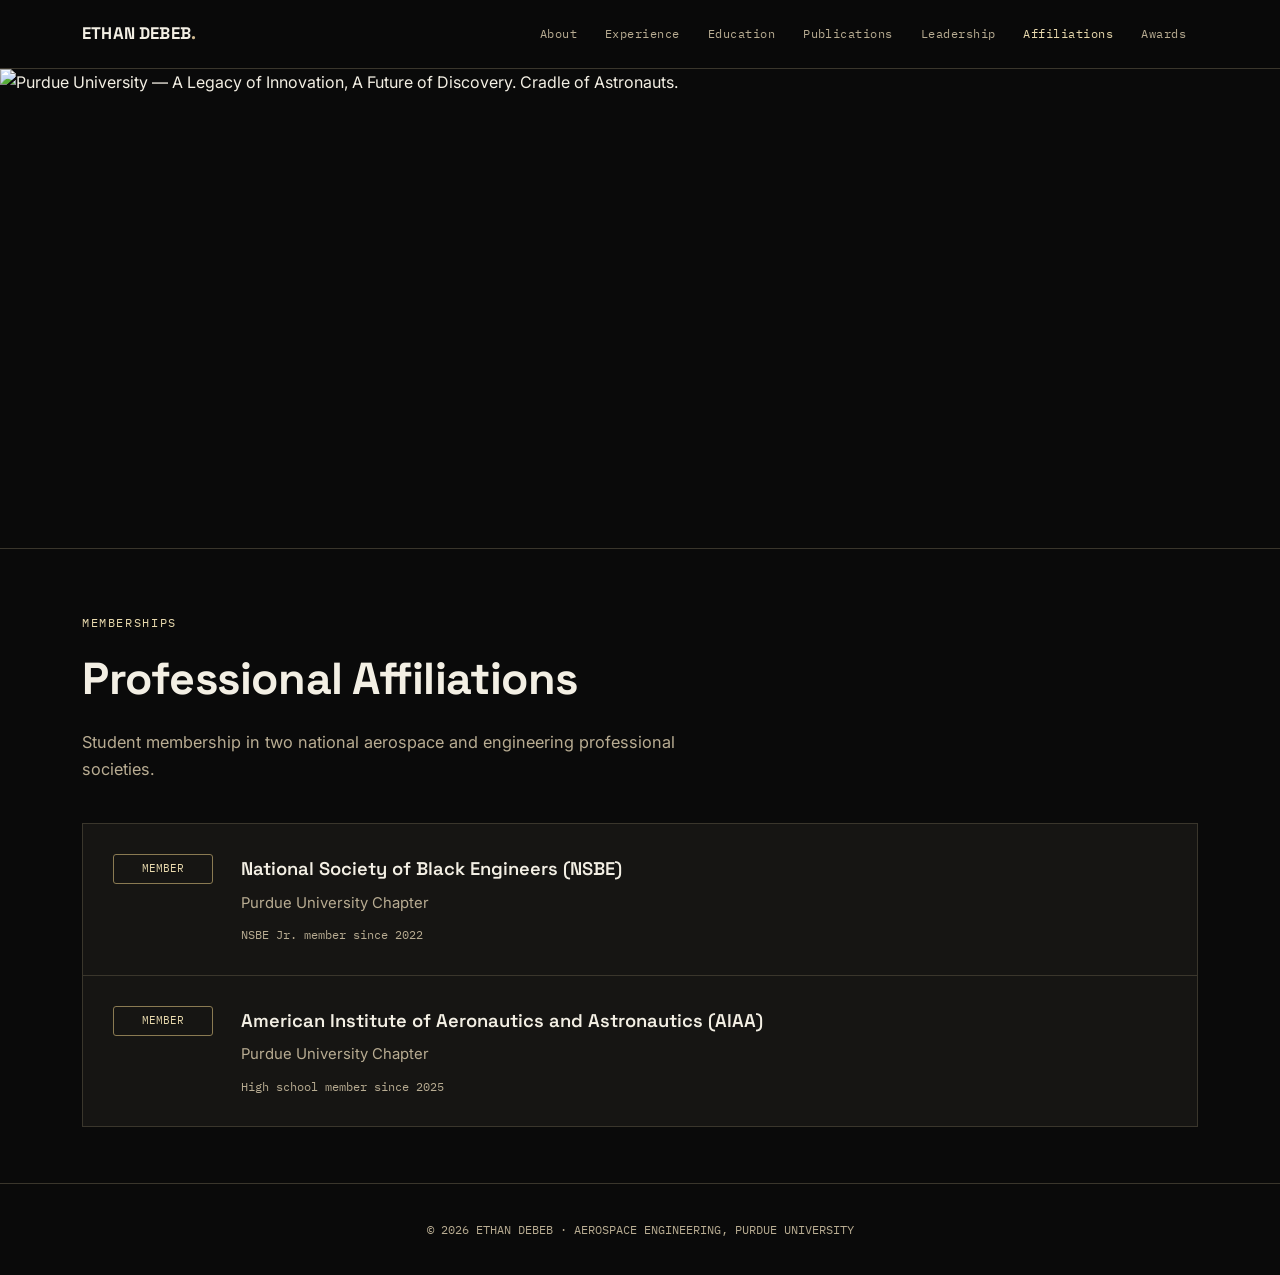
==== affiliations.html @ 83b56515 "Add files via upload" ====
<!DOCTYPE html>
<html lang="en">
<head>
<meta charset="UTF-8">
<meta name="viewport" content="width=device-width, initial-scale=1.0">
<title>Professional Affiliations — Ethan Debeb</title>
<meta name="description" content="Ethan Debeb's professional affiliations — National Society of Black Engineers and American Institute of Aeronautics and Astronautics, Purdue University chapters.">
<link rel="preconnect" href="https://fonts.googleapis.com">
<link href="https://fonts.googleapis.com/css2?family=Space+Grotesk:wght@400;500;600;700&family=Inter:wght@400;500;600&family=IBM+Plex+Mono:wght@400;500;600&display=swap" rel="stylesheet">
<link rel="stylesheet" href="styles.css">
</head>
<body>

<nav class="site-nav">
  <div class="site-nav-inner">
    <a href="index.html" class="brand">ETHAN DEBEB<span>.</span></a>
    <div class="nav-links">
      <a href="index.html">About</a>
      <a href="experience.html">Experience</a>
      <a href="education.html">Education</a>
      <a href="publications.html">Publications</a>
      <a href="leadership.html">Leadership</a>
      <a href="affiliations.html" class="active">Affiliations</a>
      <a href="awards.html">Awards</a>
    </div>
    <button class="nav-toggle" id="nav-toggle" aria-label="Open navigation" aria-expanded="false">
      <span></span><span></span><span></span>
    </button>
  </div>
</nav>

<div class="mobile-menu" id="mobile-menu">
  <a href="index.html">About</a>
  <a href="experience.html">Experience</a>
  <a href="education.html">Education</a>
  <a href="publications.html">Publications</a>
  <a href="leadership.html">Leadership</a>
  <a href="affiliations.html" class="active">Affiliations</a>
  <a href="awards.html">Awards</a>
</div>

<div class="hero-banner">
  <img src="purdue-header.png" alt="Purdue University — A Legacy of Innovation, A Future of Discovery. Cradle of Astronauts.">
</div>

<header class="page-header">
  <div class="eyebrow">Memberships</div>
  <h1>Professional Affiliations</h1>
  <p class="dek">Student membership in two national aerospace and engineering professional societies.</p>
</header>

<section class="section" style="border-top:none; padding-top:0;">
  <div class="card-list">
    <div class="card">
      <div class="tag">MEMBER</div>
      <div>
        <h3>National Society of Black Engineers (NSBE)</h3>
        <p>Purdue University Chapter</p>
        <div class="meta">
          <span>NSBE Jr. member since 2022</span>
        </div>
      </div>
    </div>
    <div class="card">
      <div class="tag">MEMBER</div>
      <div>
        <h3>American Institute of Aeronautics and Astronautics (AIAA)</h3>
        <p>Purdue University Chapter</p>
        <div class="meta">
          <span>High school member since 2025</span>
        </div>
      </div>
    </div>
  </div>
</section>

<footer>
  © 2026 ETHAN DEBEB · AEROSPACE ENGINEERING, PURDUE UNIVERSITY
</footer>

<script>
  const navToggle = document.getElementById('nav-toggle');
  const mobileMenu = document.getElementById('mobile-menu');
  if (navToggle && mobileMenu) {
    navToggle.addEventListener('click', () => {
      const isOpen = mobileMenu.classList.toggle('open');
      navToggle.classList.toggle('open', isOpen);
      navToggle.setAttribute('aria-expanded', isOpen);
    });
    mobileMenu.querySelectorAll('a').forEach(link => {
      link.addEventListener('click', () => {
        mobileMenu.classList.remove('open');
        navToggle.classList.remove('open');
        navToggle.setAttribute('aria-expanded', 'false');
      });
    });
  }
</script>

</body>
</html>
---- styles.css ----
/* =========================================================
   Ethan Debeb — Engineering Portfolio
   Shared stylesheet
   ========================================================= */

:root{
  /* Purdue University brand palette — black & old gold */
  --bg: #0a0a0a;
  --panel: #161513;
  --panel-raised: #201e1a;
  --line: #3a362c;
  --text: #f3efe4;
  --text-dim: #b8ac92;
  --accent: #CFB991;      /* Purdue Old Gold */
  --accent-dim: #a3875c;
  --cyan: #e8d9ad;        /* pale gold, secondary highlight */
  --cyan-dim: #8a7a52;
  --font-display: 'Space Grotesk', sans-serif;
  --font-body: 'Inter', sans-serif;
  --font-mono: 'IBM Plex Mono', monospace;
}

*{ margin:0; padding:0; box-sizing:border-box; }
html{ scroll-behavior:smooth; }

body{
  background: var(--bg);
  color: var(--text);
  font-family: var(--font-body);
  line-height: 1.65;
}

a{ color:inherit; text-decoration:none; }
img{ max-width:100%; display:block; }

.mono{ font-family: var(--font-mono); }
.eyebrow{
  font-family: var(--font-mono);
  font-size: 0.72rem;
  letter-spacing: 0.14em;
  text-transform: uppercase;
  color: var(--cyan);
}

/* ---------- SITE NAV ---------- */
.site-nav{
  position: sticky;
  top:0; left:0; right:0;
  z-index: 50;
  background: rgba(10,10,10,0.92);
  backdrop-filter: blur(8px);
  border-bottom: 1px solid var(--line);
}
.site-nav-inner{
  max-width: 1180px;
  margin: 0 auto;
  padding: 16px 32px;
  display:flex;
  align-items:center;
  justify-content: space-between;
  gap: 24px;
}
.site-nav .brand{
  font-family: var(--font-display);
  font-weight: 700;
  font-size: 1.05rem;
  letter-spacing: 0.01em;
  white-space:nowrap;
}
.site-nav .brand span{ color: var(--accent); }

.nav-links{
  display:flex;
  align-items:center;
  gap: 4px;
  flex-wrap: wrap;
}
.nav-links a{
  font-family: var(--font-mono);
  font-size: 0.74rem;
  letter-spacing: 0.04em;
  color: var(--text-dim);
  padding: 8px 12px;
  border-radius: 3px;
  transition: color 0.15s ease, background 0.15s ease;
  white-space: nowrap;
}
.nav-links a:hover{ color: var(--text); background: var(--panel-raised); }
.nav-links a.active{ color: var(--cyan); }

.nav-toggle{
  display:none;
  flex-direction: column;
  justify-content:center;
  gap: 5px;
  width: 34px; height: 34px;
  background: none; border: none;
  cursor: pointer;
  padding: 0;
}
.nav-toggle span{
  display:block;
  width: 100%; height: 2px;
  background: var(--text);
  transition: transform 0.25s ease, opacity 0.25s ease;
}
.nav-toggle.open span:nth-child(1){ transform: translateY(7px) rotate(45deg); }
.nav-toggle.open span:nth-child(2){ opacity: 0; }
.nav-toggle.open span:nth-child(3){ transform: translateY(-7px) rotate(-45deg); }

.mobile-menu{
  display:none;
  position: fixed;
  top: 65px; left:0; right:0;
  background: rgba(10,10,10,0.98);
  backdrop-filter: blur(8px);
  border-bottom: 1px solid var(--line);
  max-height: 0;
  overflow: hidden;
  transition: max-height 0.35s ease;
  z-index: 49;
}
.mobile-menu.open{ max-height: 520px; overflow-y:auto; }
.mobile-menu a{
  display:block;
  padding: 15px 24px;
  border-bottom: 1px solid var(--line);
  font-family: var(--font-mono);
  font-size: 0.85rem;
  letter-spacing: 0.03em;
}
.mobile-menu a.active{ color: var(--cyan); }

/* ---------- HOME HERO BANNER ---------- */
.hero-banner{
  width: 100%;
  aspect-ratio: 1750 / 960;
  max-height: 480px;
  overflow: hidden;
  border-bottom: 1px solid var(--line);
  position: relative;
}
.hero-banner img{
  width: 100%; height: 100%;
  object-fit: cover;
  object-position: center 35%;
  display: block;
}

/* ---------- PAGE HEADER (non-home pages) ---------- */
.page-header{
  max-width: 1180px;
  margin: 0 auto;
  padding: 64px 32px 40px;
}
.page-header .eyebrow{ margin-bottom: 10px; }
.page-header h1{
  font-family: var(--font-display);
  font-weight: 700;
  font-size: clamp(2rem, 4vw, 2.8rem);
  letter-spacing: -0.01em;
}
.page-header p.dek{
  margin-top: 14px;
  color: var(--text-dim);
  font-size: 1.02rem;
  max-width: 62ch;
}

/* ---------- SECTION SHELL ---------- */
.section{
  max-width: 1180px;
  margin: 0 auto;
  padding: 56px 32px;
  border-top: 1px solid var(--line);
}
.section:first-of-type{ border-top: none; }
.section-head{
  display:flex;
  justify-content: space-between;
  align-items: flex-end;
  gap: 24px;
  margin-bottom: 36px;
  flex-wrap: wrap;
}
.section-head h2{
  font-family: var(--font-display);
  font-size: clamp(1.4rem, 2.6vw, 1.9rem);
  font-weight: 600;
  margin-top: 6px;
}
.section-head .stage-code{
  font-family: var(--font-mono);
  font-size: 0.78rem;
  color: var(--text-dim);
  text-align:right;
}

/* ---------- CARDS ---------- */
.card-list{ display:flex; flex-direction:column; gap: 1px; background: var(--line); border:1px solid var(--line); }
.card{
  background: var(--panel);
  padding: 30px;
  display:grid;
  grid-template-columns: 100px 1fr;
  gap: 28px;
}
.card.with-photo{ grid-template-columns: 100px 1fr 220px; }
.card .tag{
  font-family: var(--font-mono);
  font-size: 0.68rem;
  color: var(--cyan);
  border: 1px solid var(--cyan-dim);
  padding: 5px 8px;
  border-radius: 3px;
  align-self: start;
  text-align:center;
  height: fit-content;
}
.card h3{ font-family: var(--font-display); font-size: 1.15rem; font-weight:600; margin-bottom: 6px; }
.card p{ color: var(--text-dim); font-size: 0.93rem; margin-bottom: 10px; }
.card .meta{
  display:flex; gap: 18px; flex-wrap:wrap;
  font-family: var(--font-mono); font-size: 0.74rem; color: var(--text-dim);
  margin-top: 8px;
}
.card .meta a{ color: var(--cyan); }
.card .meta a:hover{ text-decoration: underline; }
.card .photo{
  border-radius: 4px;
  overflow: hidden;
  border: 1px solid var(--line);
  background: #fff;
  align-self: start;
}
.card ul.bullets{ list-style:none; margin-top: 6px; }
.card ul.bullets li{
  font-size: 0.93rem;
  color: var(--text-dim);
  padding: 4px 0 4px 16px;
  position: relative;
}
.card ul.bullets li::before{
  content:"—"; position:absolute; left:0; color: var(--accent);
}

/* ---------- AWARD SEASONS (FTC) ---------- */
.award-seasons{ margin-top: 16px; display:flex; flex-direction:column; gap:16px; }
.award-season{ border-left: 2px solid var(--cyan-dim); padding-left: 16px; }
.award-season .season-label{
  font-family: var(--font-mono); font-size: 0.76rem; color: var(--cyan);
  letter-spacing: 0.04em; margin-bottom: 6px;
}
.award-season ul{ list-style:none; }
.award-season li{ font-size: 0.86rem; color: var(--text-dim); padding: 3px 0; }
.award-season li .place{ color: var(--text); }
.award-season li::before{ content:"— "; color: var(--accent); }

/* ---------- DATA TABLE (skills, AP, test scores) ---------- */
.data-table{ width:100%; border-collapse: collapse; }
.data-table th{
  text-align:left;
  font-family: var(--font-mono);
  font-size: 0.68rem;
  letter-spacing: 0.08em;
  text-transform: uppercase;
  color: var(--cyan);
  padding: 10px 14px;
  border-bottom: 1px solid var(--line);
}
.data-table td{
  padding: 11px 14px;
  border-bottom: 1px solid var(--line);
  font-size: 0.88rem;
}
.data-table td.num{ font-family: var(--font-mono); color: var(--text); text-align:right; }
.data-table tr:last-child td{ border-bottom:none; }
.data-table-wrap{
  background: var(--panel);
  border: 1px solid var(--line);
  border-radius: 4px;
  overflow: hidden;
}

/* ---------- SKILL BARS ---------- */
.skills-wrap{ display:grid; grid-template-columns: repeat(auto-fit, minmax(220px,1fr)); gap: 32px; }
.skill-col .eyebrow{ margin-bottom: 14px; display:block; }
.skill-col ul{ list-style:none; }
.skill-col li{
  font-family: var(--font-mono);
  font-size: 0.86rem;
  padding: 9px 0;
  border-bottom: 1px solid var(--line);
  display:flex;
  justify-content: space-between;
  gap: 14px;
}
.skill-col li .bar{
  width: 90px; height: 4px; background: var(--line); position: relative; align-self:center; flex-shrink:0;
}
.skill-col li .bar::after{
  content:""; position:absolute; left:0; top:0; bottom:0;
  width: var(--pct, 70%); background: var(--accent);
}

/* ---------- INSTITUTION / EDU BLOCK ---------- */
.edu-block{
  display:grid;
  grid-template-columns: 88px 1fr;
  gap: 24px;
  background: var(--panel);
  border: 1px solid var(--line);
  border-radius: 4px;
  padding: 26px;
  margin-bottom: 20px;
}
.edu-logo{
  width: 88px; height: 88px;
  background: #fff;
  border-radius: 4px;
  display:flex; align-items:center; justify-content:center;
  overflow:hidden;
  border: 1px solid var(--line);
}
.edu-logo img{ width:100%; height:100%; object-fit:contain; padding: 8px; }
.edu-logo .placeholder{
  font-family: var(--font-mono);
  font-size: 0.6rem;
  color: #99a3ad;
  text-align:center;
  padding: 6px;
}
.edu-block h3{ font-family: var(--font-display); font-size: 1.2rem; font-weight:600; }
.edu-block .loc{ color: var(--text-dim); font-size: 0.88rem; margin-top: 2px; }
.edu-block .deg{ margin-top: 10px; font-size: 0.92rem; color: var(--text); }
.edu-block .date{ font-family: var(--font-mono); font-size: 0.76rem; color: var(--cyan); margin-top: 6px; }

/* ---------- CAD / PHOTO GRID ---------- */
.cad-grid{ display:grid; grid-template-columns: repeat(auto-fit, minmax(260px,1fr)); gap: 24px; }
.cad-tile{ background: var(--panel); border: 1px solid var(--line); border-radius: 4px; overflow:hidden; }
.cad-tile .thumb{
  aspect-ratio: 4/3;
  background: #fff;
  display:flex; align-items:center; justify-content:center;
  overflow:hidden; position:relative;
}
.cad-tile .thumb img{ width:100%; height:100%; object-fit: contain; }
.cad-tile .info{ padding: 16px 18px; }
.cad-tile h4{ font-family: var(--font-display); font-size: 1rem; margin-bottom: 4px; }
.cad-tile p{ color: var(--text-dim); font-size: 0.85rem; }

/* ---------- BUTTONS ---------- */
.btn{
  font-family: var(--font-mono);
  font-size: 0.82rem;
  padding: 12px 20px;
  border-radius: 3px;
  border: 1px solid var(--line);
  transition: all 0.2s ease;
  display:inline-flex;
  align-items:center;
  gap:8px;
  cursor:pointer;
  background:none;
  color: var(--text);
}
.btn-primary{ background: var(--accent); border-color: var(--accent); color:#1a1710; font-weight:600; }
.btn-primary:hover{ background: #e4d3a3; }
.btn-secondary:hover{ border-color: var(--cyan); color: var(--cyan); }

/* ---------- CONTACT FORM ---------- */
.contact-panel{
  background: var(--panel);
  border: 1px solid var(--line);
  border-radius: 4px;
  padding: 40px;
}
.contact-panel h2{ font-family: var(--font-display); font-size: 1.6rem; margin-bottom: 10px; }
.contact-panel p.lede{ color: var(--text-dim); margin-bottom: 28px; max-width: 54ch; }

.form-grid{ display:grid; grid-template-columns: 1fr 1fr; gap: 18px; }
.form-field{ display:flex; flex-direction:column; gap: 6px; }
.form-field.full{ grid-column: 1 / -1; }
.form-field label{
  font-family: var(--font-mono); font-size: 0.72rem; letter-spacing: 0.06em;
  text-transform: uppercase; color: var(--cyan);
}
.form-field input, .form-field textarea{
  background: var(--bg);
  border: 1px solid var(--line);
  border-radius: 3px;
  padding: 11px 13px;
  color: var(--text);
  font-family: var(--font-body);
  font-size: 0.92rem;
  resize: vertical;
}
.form-field input:focus, .form-field textarea:focus{
  outline: none; border-color: var(--cyan);
}
.form-field textarea{ min-height: 120px; }
.form-submit-row{ margin-top: 22px; display:flex; align-items:center; gap: 16px; flex-wrap: wrap; }
.form-status{ font-family: var(--font-mono); font-size: 0.82rem; color: var(--text-dim); }
.form-status.success{ color: var(--cyan); }
.form-status.error{ color: var(--accent); }

/* ---------- STAT STRIP / CREDENTIALS ---------- */
.stat-strip{
  display:grid; grid-template-columns: repeat(3,1fr); gap: 1px;
  background: var(--line); border: 1px solid var(--line);
}
.stat{ background: var(--panel); padding: 18px 16px; }
.stat .num{ font-family: var(--font-mono); font-size:1.5rem; font-weight:600; color: var(--accent); }
.stat .label{ font-size:0.72rem; color: var(--text-dim); text-transform:uppercase; letter-spacing:0.05em; margin-top:4px; }

.credentials{ display:flex; flex-wrap:wrap; gap: 10px; margin-top: 20px; }
.credential{
  font-family: var(--font-mono); font-size: 0.72rem; letter-spacing: 0.03em;
  color: var(--cyan); border: 1px solid var(--cyan-dim); border-radius: 3px;
  padding: 6px 12px; background: var(--panel);
}

/* ---------- PAGE NAV CARDS (About page index) ---------- */
.page-nav-grid{
  display:grid;
  grid-template-columns: repeat(auto-fit, minmax(220px, 1fr));
  gap: 16px;
}
.page-nav-card{
  background: var(--panel);
  border: 1px solid var(--line);
  border-radius: 4px;
  padding: 22px;
  transition: border-color 0.2s ease, transform 0.2s ease;
  display:block;
}
.page-nav-card:hover{ border-color: var(--cyan); transform: translateY(-2px); }
.page-nav-card .pc-eyebrow{
  font-family: var(--font-mono); font-size: 0.66rem; color: var(--accent);
  letter-spacing: 0.08em; margin-bottom: 8px;
}
.page-nav-card h3{ font-family: var(--font-display); font-size: 1.05rem; font-weight:600; margin-bottom: 6px; }
.page-nav-card p{ color: var(--text-dim); font-size: 0.85rem; }

/* ---------- FOOTER ---------- */
footer{
  text-align:center;
  padding: 36px 32px;
  font-family: var(--font-mono);
  font-size: 0.72rem;
  color: var(--text-dim);
  border-top: 1px solid var(--line);
}

/* ---------- RESPONSIVE ---------- */
@media (max-width: 860px){
  .nav-links{ display:none; }
  .nav-toggle{ display:flex; }
  .mobile-menu{ display:block; }
  .card{ grid-template-columns: 1fr; }
  .card.with-photo{ grid-template-columns: 1fr; }
  .card .tag{ width: fit-content; }
  .edu-block{ grid-template-columns: 1fr; }
  .edu-logo{ width: 64px; height:64px; }
  .form-grid{ grid-template-columns: 1fr; }
  .stat-strip{ grid-template-columns: 1fr; }
}

@media (prefers-reduced-motion: reduce){
  html{ scroll-behavior:auto; }
}
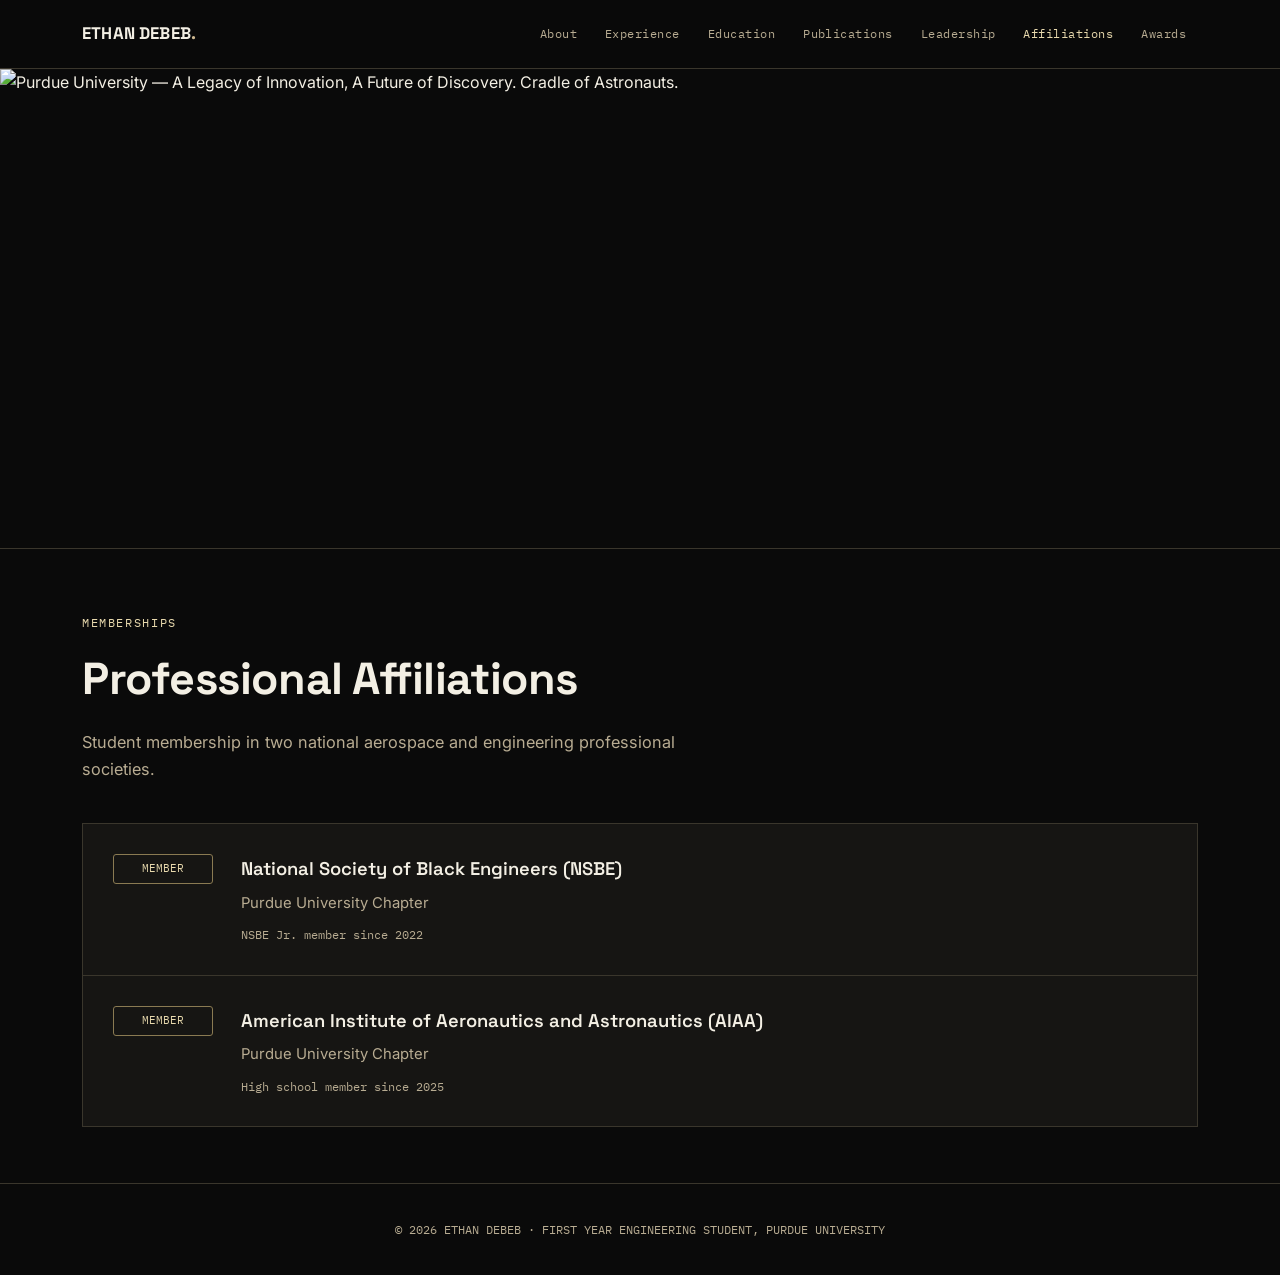
==== commit 8c78a954: "Update affiliations.html" ====
--- a/affiliations.html
+++ b/affiliations.html
@@ -75,7 +75,7 @@
 </section>
 
 <footer>
-  © 2026 ETHAN DEBEB · AEROSPACE ENGINEERING, PURDUE UNIVERSITY
+  © 2026 ETHAN DEBEB · FIRST YEAR ENGINEERING STUDENT, PURDUE UNIVERSITY
 </footer>
 
 <script>
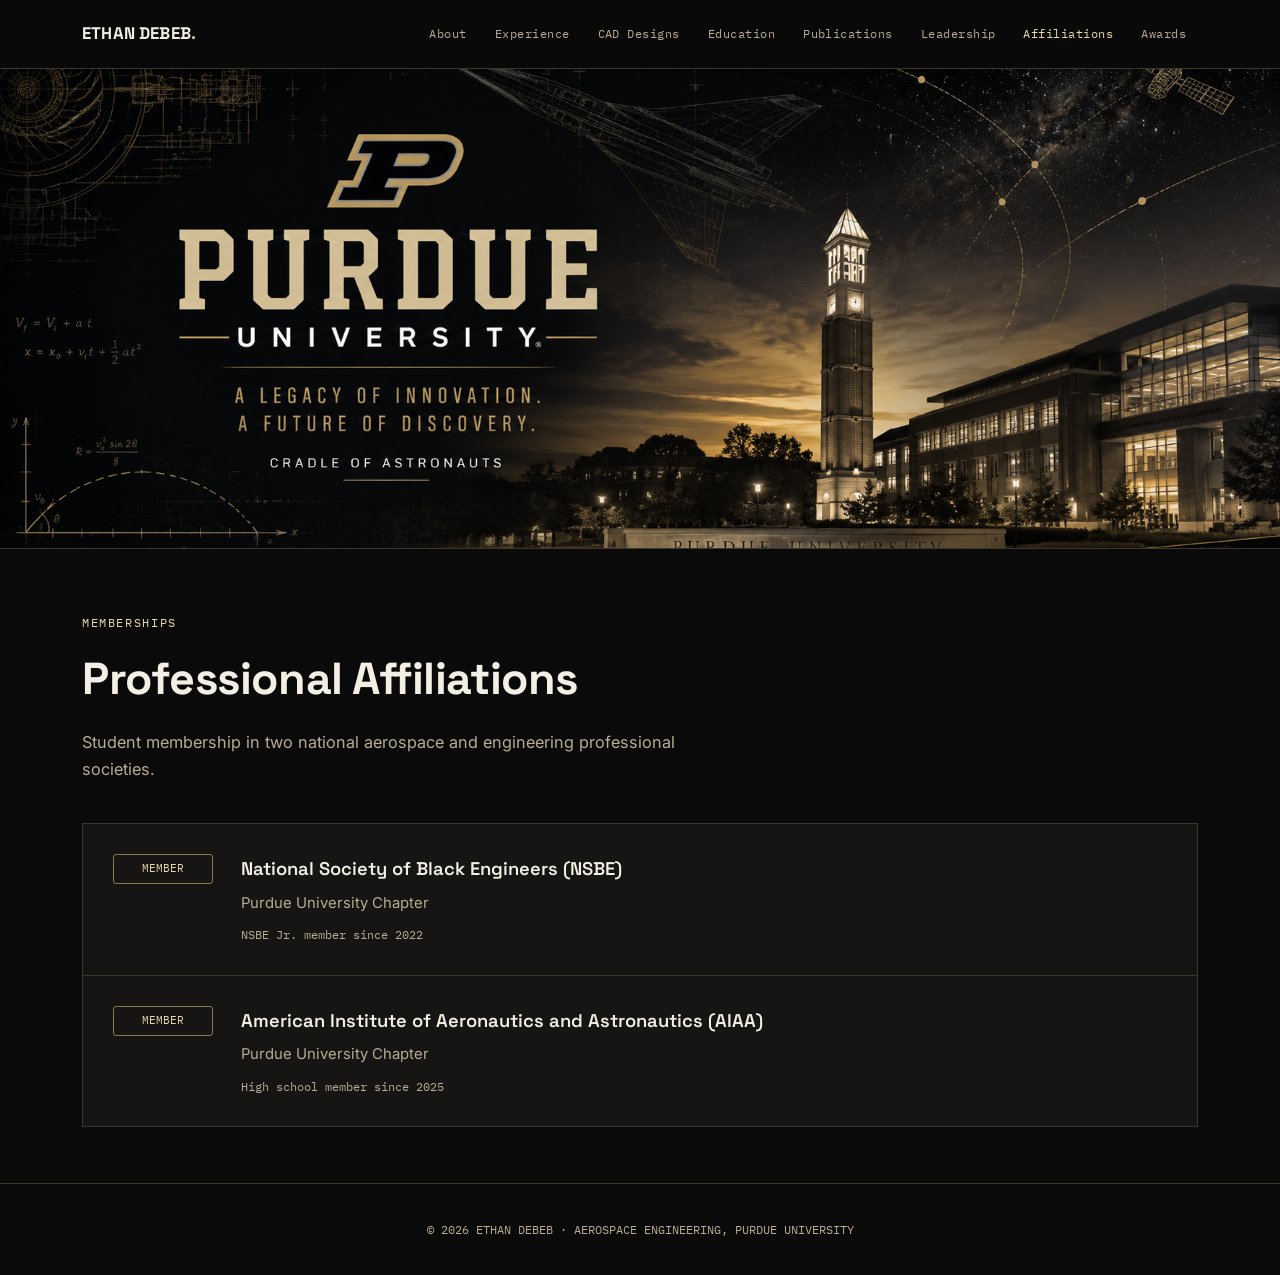
==== commit fe7f4362: "Add files via upload" ====
--- a/affiliations.html
+++ b/affiliations.html
@@ -17,6 +17,7 @@
     <div class="nav-links">
       <a href="index.html">About</a>
       <a href="experience.html">Experience</a>
+      <a href="cad.html">CAD Designs</a>
       <a href="education.html">Education</a>
       <a href="publications.html">Publications</a>
       <a href="leadership.html">Leadership</a>
@@ -32,6 +33,7 @@
 <div class="mobile-menu" id="mobile-menu">
   <a href="index.html">About</a>
   <a href="experience.html">Experience</a>
+  <a href="cad.html">CAD Designs</a>
   <a href="education.html">Education</a>
   <a href="publications.html">Publications</a>
   <a href="leadership.html">Leadership</a>
@@ -75,7 +77,7 @@
 </section>
 
 <footer>
-  © 2026 ETHAN DEBEB · FIRST YEAR ENGINEERING STUDENT, PURDUE UNIVERSITY
+  © 2026 ETHAN DEBEB · AEROSPACE ENGINEERING, PURDUE UNIVERSITY
 </footer>
 
 <script>
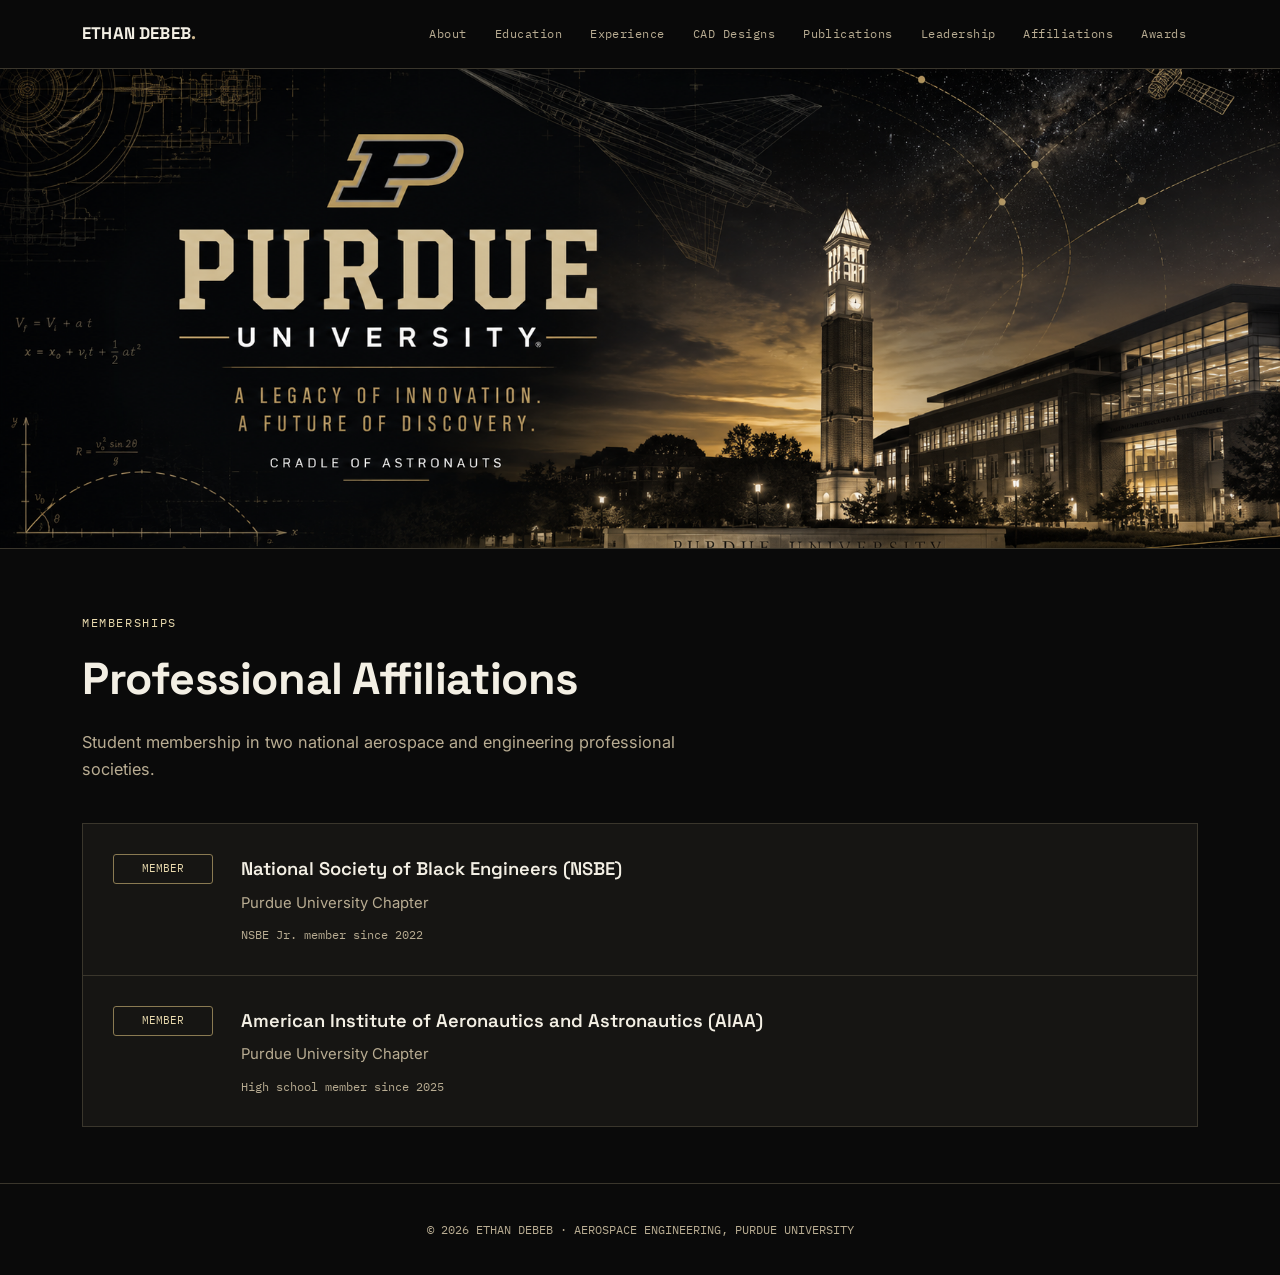
==== commit 371ccac1: "Update affiliations.html" ====
--- a/affiliations.html
+++ b/affiliations.html
@@ -16,12 +16,12 @@
     <a href="index.html" class="brand">ETHAN DEBEB<span>.</span></a>
     <div class="nav-links">
       <a href="index.html">About</a>
+      <a href="education.html">Education</a>
       <a href="experience.html">Experience</a>
       <a href="cad.html">CAD Designs</a>
-      <a href="education.html">Education</a>
       <a href="publications.html">Publications</a>
       <a href="leadership.html">Leadership</a>
-      <a href="affiliations.html" class="active">Affiliations</a>
+      <a href="affiliations.html">Affiliations</a>
       <a href="awards.html">Awards</a>
     </div>
     <button class="nav-toggle" id="nav-toggle" aria-label="Open navigation" aria-expanded="false">
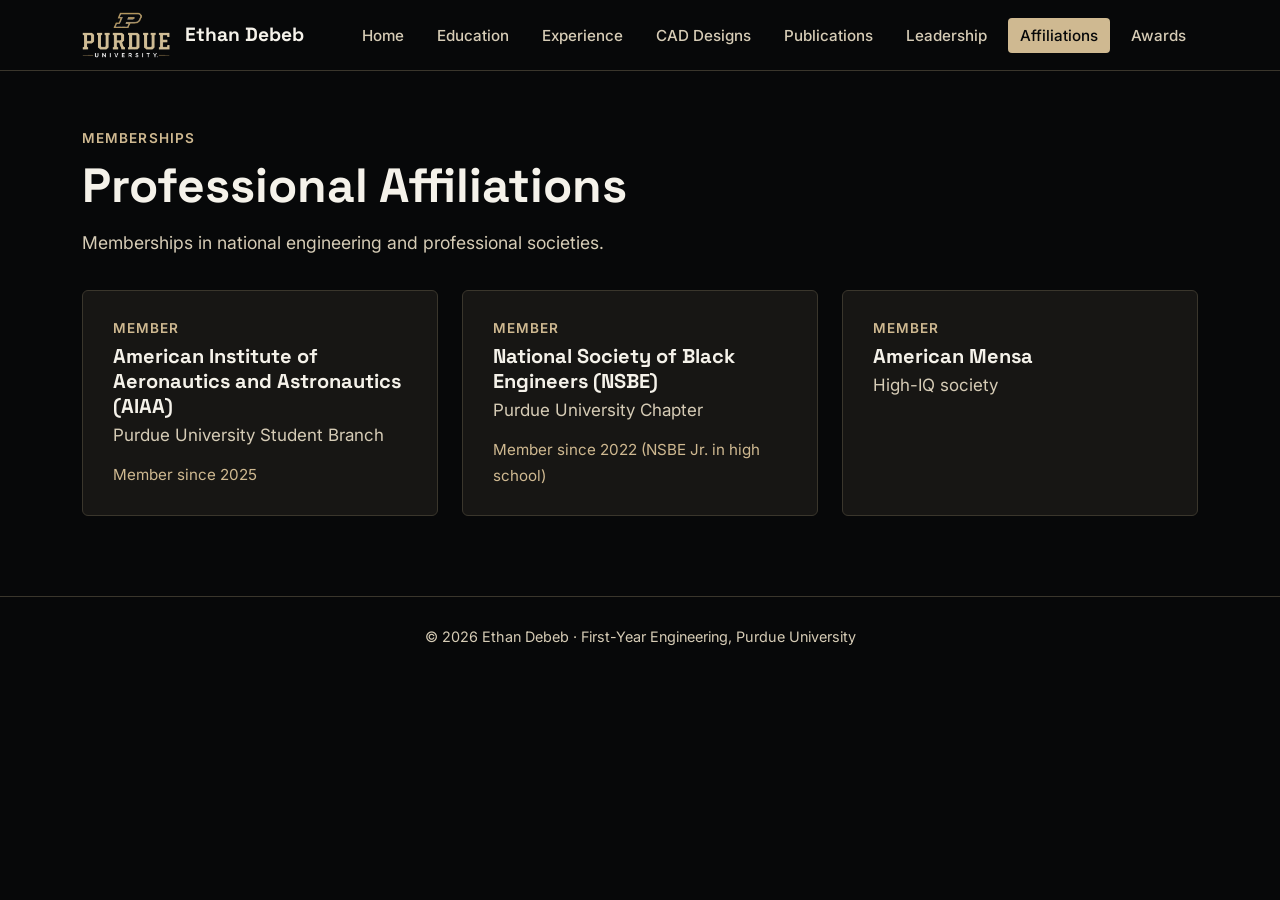
==== commit dde95455: "Add files via upload" ====
--- a/affiliations.html
+++ b/affiliations.html
@@ -2,102 +2,64 @@
 <html lang="en">
 <head>
 <meta charset="UTF-8">
-<meta name="viewport" content="width=device-width, initial-scale=1.0">
-<title>Professional Affiliations — Ethan Debeb</title>
-<meta name="description" content="Ethan Debeb's professional affiliations — National Society of Black Engineers and American Institute of Aeronautics and Astronautics, Purdue University chapters.">
+<title>Affiliations — Ethan Debeb</title>
+<meta name="description" content="Ethan Debeb's professional memberships: AIAA, NSBE and American Mensa.">
 <link rel="preconnect" href="https://fonts.googleapis.com">
-<link href="https://fonts.googleapis.com/css2?family=Space+Grotesk:wght@400;500;600;700&family=Inter:wght@400;500;600&family=IBM+Plex+Mono:wght@400;500;600&display=swap" rel="stylesheet">
+<link href="https://fonts.googleapis.com/css2?family=Inter:wght@400;500;600&family=Space+Grotesk:wght@500;600;700&display=swap" rel="stylesheet">
 <link rel="stylesheet" href="styles.css">
 </head>
 <body>
 
-<nav class="site-nav">
-  <div class="site-nav-inner">
-    <a href="index.html" class="brand">ETHAN DEBEB<span>.</span></a>
+<nav>
+  <div class="nav-inner">
+    <a href="index.html" class="brand">
+      <img src="purdue-wordmark.png" alt="Purdue University">
+      Ethan Debeb
+    </a>
     <div class="nav-links">
-      <a href="index.html">About</a>
+      <a href="index.html">Home</a>
       <a href="education.html">Education</a>
       <a href="experience.html">Experience</a>
       <a href="cad.html">CAD Designs</a>
       <a href="publications.html">Publications</a>
       <a href="leadership.html">Leadership</a>
-      <a href="affiliations.html">Affiliations</a>
+      <a href="affiliations.html" class="active">Affiliations</a>
       <a href="awards.html">Awards</a>
     </div>
-    <button class="nav-toggle" id="nav-toggle" aria-label="Open navigation" aria-expanded="false">
-      <span></span><span></span><span></span>
-    </button>
   </div>
 </nav>
 
-<div class="mobile-menu" id="mobile-menu">
-  <a href="index.html">About</a>
-  <a href="experience.html">Experience</a>
-  <a href="cad.html">CAD Designs</a>
-  <a href="education.html">Education</a>
-  <a href="publications.html">Publications</a>
-  <a href="leadership.html">Leadership</a>
-  <a href="affiliations.html" class="active">Affiliations</a>
-  <a href="awards.html">Awards</a>
-</div>
-
-<div class="hero-banner">
-  <img src="purdue-header.png" alt="Purdue University — A Legacy of Innovation, A Future of Discovery. Cradle of Astronauts.">
-</div>
-
-<header class="page-header">
-  <div class="eyebrow">Memberships</div>
+<main>
+<header class="page">
+  <div class="label">Memberships</div>
   <h1>Professional Affiliations</h1>
-  <p class="dek">Student membership in two national aerospace and engineering professional societies.</p>
+  <p>Memberships in national engineering and professional societies.</p>
 </header>
 
-<section class="section" style="border-top:none; padding-top:0;">
-  <div class="card-list">
+<section class="first">
+  <div class="grid-3">
     <div class="card">
-      <div class="tag">MEMBER</div>
-      <div>
-        <h3>National Society of Black Engineers (NSBE)</h3>
-        <p>Purdue University Chapter</p>
-        <div class="meta">
-          <span>NSBE Jr. member since 2022</span>
-        </div>
-      </div>
+      <div class="label">Member</div>
+      <h3>American Institute of Aeronautics and Astronautics (AIAA)</h3>
+      <div class="where">Purdue University Student Branch</div>
+      <div class="date">Member since 2025</div>
     </div>
     <div class="card">
-      <div class="tag">MEMBER</div>
-      <div>
-        <h3>American Institute of Aeronautics and Astronautics (AIAA)</h3>
-        <p>Purdue University Chapter</p>
-        <div class="meta">
-          <span>High school member since 2025</span>
-        </div>
-      </div>
+      <div class="label">Member</div>
+      <h3>National Society of Black Engineers (NSBE)</h3>
+      <div class="where">Purdue University Chapter</div>
+      <div class="date">Member since 2022 (NSBE Jr. in high school)</div>
+    </div>
+    <div class="card">
+      <div class="label">Member</div>
+      <h3>American Mensa</h3>
+      <div class="where">High-IQ society</div>
     </div>
   </div>
 </section>
+</main>
 
-<footer>
-  © 2026 ETHAN DEBEB · AEROSPACE ENGINEERING, PURDUE UNIVERSITY
-</footer>
-
-<script>
-  const navToggle = document.getElementById('nav-toggle');
-  const mobileMenu = document.getElementById('mobile-menu');
-  if (navToggle && mobileMenu) {
-    navToggle.addEventListener('click', () => {
-      const isOpen = mobileMenu.classList.toggle('open');
-      navToggle.classList.toggle('open', isOpen);
-      navToggle.setAttribute('aria-expanded', isOpen);
-    });
-    mobileMenu.querySelectorAll('a').forEach(link => {
-      link.addEventListener('click', () => {
-        mobileMenu.classList.remove('open');
-        navToggle.classList.remove('open');
-        navToggle.setAttribute('aria-expanded', 'false');
-      });
-    });
-  }
-</script>
+<footer>&copy; 2026 Ethan Debeb &middot; First-Year Engineering, Purdue University</footer>
 
 </body>
 </html>
--- a/styles.css
+++ b/styles.css
@@ -1,471 +1,195 @@
-/* =========================================================
-   Ethan Debeb — Engineering Portfolio
-   Shared stylesheet
-   ========================================================= */
+/* Ethan Debeb — Engineering Portfolio
+   One shared stylesheet. Desktop layout only. */
 
-:root{
-  /* Purdue University brand palette — black & old gold */
-  --bg: #0a0a0a;
-  --panel: #161513;
-  --panel-raised: #201e1a;
+:root {
+  --bg: #070809;
+  --panel: #171614;
   --line: #3a362c;
-  --text: #f3efe4;
-  --text-dim: #b8ac92;
-  --accent: #CFB991;      /* Purdue Old Gold */
-  --accent-dim: #a3875c;
-  --cyan: #e8d9ad;        /* pale gold, secondary highlight */
-  --cyan-dim: #8a7a52;
-  --font-display: 'Space Grotesk', sans-serif;
-  --font-body: 'Inter', sans-serif;
-  --font-mono: 'IBM Plex Mono', monospace;
+  --text: #f5f2ea;
+  --text-dim: #d6ccb6;
+  --gold: #cfb991;          /* Purdue Old Gold */
+  --font-head: 'Space Grotesk', Arial, sans-serif;
+  --font-body: 'Inter', Arial, sans-serif;
 }
 
-*{ margin:0; padding:0; box-sizing:border-box; }
-html{ scroll-behavior:smooth; }
+* { margin: 0; padding: 0; box-sizing: border-box; }
 
-body{
+body {
+  min-width: 1100px;
   background: var(--bg);
   color: var(--text);
   font-family: var(--font-body);
-  line-height: 1.65;
+  font-size: 17px;
+  line-height: 1.7;
 }
 
-a{ color:inherit; text-decoration:none; }
-img{ max-width:100%; display:block; }
+a { color: var(--gold); }
+img { display: block; max-width: 100%; }
+h1, h2, h3 { font-family: var(--font-head); line-height: 1.25; }
+h1 { font-size: 3rem; }
+h2 { font-size: 1.8rem; margin-bottom: 20px; }
+h3 { font-size: 1.25rem; }
+ul { padding-left: 22px; }
+li { margin-bottom: 6px; }
 
-.mono{ font-family: var(--font-mono); }
-.eyebrow{
-  font-family: var(--font-mono);
-  font-size: 0.72rem;
-  letter-spacing: 0.14em;
+.label {
+  font-size: 0.85rem;
+  font-weight: 600;
+  letter-spacing: 0.08em;
   text-transform: uppercase;
-  color: var(--cyan);
+  color: var(--gold);
+}
+.dim { color: var(--text-dim); }
+
+/* ---------- Navigation ---------- */
+nav {
+  position: sticky;
+  top: 0;
+  z-index: 10;
+  background: var(--bg);
+  border-bottom: 1px solid var(--line);
+}
+.nav-inner {
+  max-width: 1180px;
+  margin: 0 auto;
+  padding: 12px 32px;
+  display: flex;
+  align-items: center;
+  justify-content: space-between;
+}
+.brand {
+  display: flex;
+  align-items: center;
+  gap: 14px;
+  color: var(--text);
+  text-decoration: none;
+  font-family: var(--font-head);
+  font-size: 1.2rem;
+  font-weight: 700;
+}
+.brand img { height: 46px; }
+.nav-links a {
+  margin-left: 4px;
+  padding: 8px 12px;
+  border-radius: 4px;
+  color: var(--text-dim);
+  text-decoration: none;
+  font-size: 0.95rem;
+  font-weight: 500;
+}
+.nav-links a:hover { color: var(--text); }
+.nav-links a.active { color: var(--bg); background: var(--gold); }
+
+/* ---------- Page layout ---------- */
+.hero { border-bottom: 1px solid var(--line); }
+.hero img { width: 100%; max-height: 460px; object-fit: cover; }
+
+main { max-width: 1180px; margin: 0 auto; padding: 0 32px; }
+header.page { padding: 56px 0 32px; }
+header.page h1 { margin: 6px 0 12px; }
+header.page p { max-width: 70ch; font-size: 1.1rem; color: var(--text-dim); }
+
+section { padding: 40px 0; border-top: 1px solid var(--line); }
+section.first { border-top: none; padding-top: 0; }
+section .intro { max-width: 70ch; margin-bottom: 24px; color: var(--text-dim); }
+
+footer {
+  margin-top: 40px;
+  padding: 28px;
+  border-top: 1px solid var(--line);
+  text-align: center;
+  font-size: 0.9rem;
+  color: var(--text-dim);
 }
 
-/* ---------- SITE NAV ---------- */
-.site-nav{
-  position: sticky;
-  top:0; left:0; right:0;
-  z-index: 50;
-  background: rgba(10,10,10,0.92);
-  backdrop-filter: blur(8px);
-  border-bottom: 1px solid var(--line);
+/* ---------- Cards ---------- */
+.card {
+  background: var(--panel);
+  border: 1px solid var(--line);
+  border-radius: 6px;
+  padding: 26px 30px;
+  margin-bottom: 20px;
 }
-.site-nav-inner{
-  max-width: 1180px;
-  margin: 0 auto;
-  padding: 16px 32px;
-  display:flex;
-  align-items:center;
-  justify-content: space-between;
-  gap: 24px;
-}
-.site-nav .brand{
-  font-family: var(--font-display);
-  font-weight: 700;
-  font-size: 1.05rem;
-  letter-spacing: 0.01em;
-  white-space:nowrap;
-}
-.site-nav .brand span{ color: var(--accent); }
+.card h3 { margin: 4px 0 2px; }
+.card .where { color: var(--text-dim); margin-bottom: 12px; }
+.card .date { margin-top: 12px; font-size: 0.95rem; color: var(--gold); }
 
-.nav-links{
-  display:flex;
-  align-items:center;
-  gap: 4px;
-  flex-wrap: wrap;
-}
-.nav-links a{
-  font-family: var(--font-mono);
-  font-size: 0.74rem;
-  letter-spacing: 0.04em;
-  color: var(--text-dim);
-  padding: 8px 12px;
-  border-radius: 3px;
-  transition: color 0.15s ease, background 0.15s ease;
-  white-space: nowrap;
-}
-.nav-links a:hover{ color: var(--text); background: var(--panel-raised); }
-.nav-links a.active{ color: var(--cyan); }
+.grid-2 { display: grid; grid-template-columns: 1fr 1fr; gap: 20px; }
+.grid-3 { display: grid; grid-template-columns: repeat(3, 1fr); gap: 24px; }
+.grid-4 { display: grid; grid-template-columns: repeat(4, 1fr); gap: 20px; }
+.grid-2 .card, .grid-3 .card, .grid-4 .card { margin-bottom: 0; }
 
-.nav-toggle{
-  display:none;
-  flex-direction: column;
-  justify-content:center;
-  gap: 5px;
-  width: 34px; height: 34px;
-  background: none; border: none;
-  cursor: pointer;
-  padding: 0;
-}
-.nav-toggle span{
-  display:block;
-  width: 100%; height: 2px;
-  background: var(--text);
-  transition: transform 0.25s ease, opacity 0.25s ease;
-}
-.nav-toggle.open span:nth-child(1){ transform: translateY(7px) rotate(45deg); }
-.nav-toggle.open span:nth-child(2){ opacity: 0; }
-.nav-toggle.open span:nth-child(3){ transform: translateY(-7px) rotate(-45deg); }
-
-.mobile-menu{
-  display:none;
-  position: fixed;
-  top: 65px; left:0; right:0;
-  background: rgba(10,10,10,0.98);
-  backdrop-filter: blur(8px);
-  border-bottom: 1px solid var(--line);
-  max-height: 0;
-  overflow: hidden;
-  transition: max-height 0.35s ease;
-  z-index: 49;
-}
-.mobile-menu.open{ max-height: 520px; overflow-y:auto; }
-.mobile-menu a{
-  display:block;
-  padding: 15px 24px;
-  border-bottom: 1px solid var(--line);
-  font-family: var(--font-mono);
-  font-size: 0.85rem;
-  letter-spacing: 0.03em;
-}
-.mobile-menu a.active{ color: var(--cyan); }
-
-/* ---------- HOME HERO BANNER ---------- */
-.hero-banner{
-  width: 100%;
-  aspect-ratio: 1750 / 960;
-  max-height: 480px;
-  overflow: hidden;
-  border-bottom: 1px solid var(--line);
-  position: relative;
-}
-.hero-banner img{
-  width: 100%; height: 100%;
-  object-fit: cover;
-  object-position: center 35%;
-  display: block;
+.chips span {
+  display: inline-block;
+  margin: 0 8px 8px 0;
+  padding: 5px 12px;
+  border: 1px solid var(--gold);
+  border-radius: 4px;
+  font-size: 0.95rem;
+  color: var(--gold);
 }
 
-/* ---------- PAGE HEADER (non-home pages) ---------- */
-.page-header{
-  max-width: 1180px;
-  margin: 0 auto;
-  padding: 64px 32px 40px;
+/* ---------- Home ---------- */
+.about { display: grid; grid-template-columns: 300px 1fr; gap: 48px; align-items: start; }
+.about .photo { border-radius: 6px; border: 1px solid var(--line); }
+.about p { margin-bottom: 16px; color: var(--text-dim); }
+
+.stats { display: grid; grid-template-columns: repeat(4, 1fr); gap: 20px; }
+.stats .card { text-align: center; }
+.stats strong { display: block; font-family: var(--font-head); font-size: 2.2rem; color: var(--gold); }
+
+a.card { display: block; color: var(--text); text-decoration: none; }
+a.card:hover { border-color: var(--gold); }
+a.card p { color: var(--text-dim); }
+
+.contact { display: flex; gap: 24px; }
+.contact a {
+  display: flex;
+  align-items: center;
+  gap: 12px;
+  padding: 14px 24px;
+  border: 1px solid var(--gold);
+  border-radius: 6px;
+  text-decoration: none;
+  font-weight: 600;
 }
-.page-header .eyebrow{ margin-bottom: 10px; }
-.page-header h1{
-  font-family: var(--font-display);
-  font-weight: 700;
-  font-size: clamp(2rem, 4vw, 2.8rem);
-  letter-spacing: -0.01em;
+.contact a:hover { background: var(--gold); color: var(--bg); }
+.contact svg { width: 28px; height: 28px; }
+
+/* ---------- Education ---------- */
+.school { display: grid; grid-template-columns: 200px 1fr auto; gap: 30px; align-items: center; }
+.school .logo {
+  height: 110px;
+  padding: 12px;
+  border-radius: 6px;
+  background: #fff;
+  display: flex;
+  align-items: center;
+  justify-content: center;
 }
-.page-header p.dek{
-  margin-top: 14px;
-  color: var(--text-dim);
-  font-size: 1.02rem;
-  max-width: 62ch;
-}
+.school .logo.black { background: #070809; }
+.school .logo img { max-height: 86px; }
+.school .badge { border: 1px solid var(--gold); border-radius: 4px; padding: 6px 12px; color: var(--gold); white-space: nowrap; }
 
-/* ---------- SECTION SHELL ---------- */
-.section{
-  max-width: 1180px;
-  margin: 0 auto;
-  padding: 56px 32px;
-  border-top: 1px solid var(--line);
-}
-.section:first-of-type{ border-top: none; }
-.section-head{
-  display:flex;
-  justify-content: space-between;
-  align-items: flex-end;
-  gap: 24px;
-  margin-bottom: 36px;
-  flex-wrap: wrap;
-}
-.section-head h2{
-  font-family: var(--font-display);
-  font-size: clamp(1.4rem, 2.6vw, 1.9rem);
-  font-weight: 600;
-  margin-top: 6px;
-}
-.section-head .stage-code{
-  font-family: var(--font-mono);
-  font-size: 0.78rem;
-  color: var(--text-dim);
-  text-align:right;
-}
+table { width: 100%; border-collapse: collapse; background: var(--panel); border: 1px solid var(--line); }
+th, td { padding: 12px 18px; text-align: left; border-bottom: 1px solid var(--line); }
+th { font-size: 0.85rem; text-transform: uppercase; letter-spacing: 0.06em; color: var(--gold); }
+td.num, th.num { text-align: right; }
 
-/* ---------- CARDS ---------- */
-.card-list{ display:flex; flex-direction:column; gap: 1px; background: var(--line); border:1px solid var(--line); }
-.card{
-  background: var(--panel);
-  padding: 30px;
-  display:grid;
-  grid-template-columns: 100px 1fr;
-  gap: 28px;
-}
-.card.with-photo{ grid-template-columns: 100px 1fr 220px; }
-.card .tag{
-  font-family: var(--font-mono);
-  font-size: 0.68rem;
-  color: var(--cyan);
-  border: 1px solid var(--cyan-dim);
-  padding: 5px 8px;
-  border-radius: 3px;
-  align-self: start;
-  text-align:center;
-  height: fit-content;
-}
-.card h3{ font-family: var(--font-display); font-size: 1.15rem; font-weight:600; margin-bottom: 6px; }
-.card p{ color: var(--text-dim); font-size: 0.93rem; margin-bottom: 10px; }
-.card .meta{
-  display:flex; gap: 18px; flex-wrap:wrap;
-  font-family: var(--font-mono); font-size: 0.74rem; color: var(--text-dim);
-  margin-top: 8px;
-}
-.card .meta a{ color: var(--cyan); }
-.card .meta a:hover{ text-decoration: underline; }
-.card .photo{
-  border-radius: 4px;
-  overflow: hidden;
-  border: 1px solid var(--line);
-  background: #fff;
-  align-self: start;
-}
-.card ul.bullets{ list-style:none; margin-top: 6px; }
-.card ul.bullets li{
-  font-size: 0.93rem;
-  color: var(--text-dim);
-  padding: 4px 0 4px 16px;
-  position: relative;
-}
-.card ul.bullets li::before{
-  content:"—"; position:absolute; left:0; color: var(--accent);
-}
+/* ---------- CAD Designs ---------- */
+.design { display: flex; flex-direction: column; }
+.design .image { background: #fff; border-radius: 4px; height: 280px; margin-bottom: 18px; }
+.design .image img { width: 100%; height: 100%; object-fit: contain; padding: 14px; }
+.design p { color: var(--text-dim); margin: 8px 0 14px; }
+.facts { margin-top: auto; border-top: 1px solid var(--line); padding-top: 12px; font-size: 0.95rem; }
+.facts div { display: flex; justify-content: space-between; gap: 16px; padding: 3px 0; }
+.facts span:first-child { color: var(--text-dim); }
 
-/* ---------- AWARD SEASONS (FTC) ---------- */
-.award-seasons{ margin-top: 16px; display:flex; flex-direction:column; gap:16px; }
-.award-season{ border-left: 2px solid var(--cyan-dim); padding-left: 16px; }
-.award-season .season-label{
-  font-family: var(--font-mono); font-size: 0.76rem; color: var(--cyan);
-  letter-spacing: 0.04em; margin-bottom: 6px;
-}
-.award-season ul{ list-style:none; }
-.award-season li{ font-size: 0.86rem; color: var(--text-dim); padding: 3px 0; }
-.award-season li .place{ color: var(--text); }
-.award-season li::before{ content:"— "; color: var(--accent); }
+/* ---------- Publications ---------- */
+.poster img { width: 100%; border-radius: 4px; background: #fff; }
 
-/* ---------- DATA TABLE (skills, AP, test scores) ---------- */
-.data-table{ width:100%; border-collapse: collapse; }
-.data-table th{
-  text-align:left;
-  font-family: var(--font-mono);
-  font-size: 0.68rem;
-  letter-spacing: 0.08em;
-  text-transform: uppercase;
-  color: var(--cyan);
-  padding: 10px 14px;
-  border-bottom: 1px solid var(--line);
-}
-.data-table td{
-  padding: 11px 14px;
-  border-bottom: 1px solid var(--line);
-  font-size: 0.88rem;
-}
-.data-table td.num{ font-family: var(--font-mono); color: var(--text); text-align:right; }
-.data-table tr:last-child td{ border-bottom:none; }
-.data-table-wrap{
-  background: var(--panel);
-  border: 1px solid var(--line);
-  border-radius: 4px;
-  overflow: hidden;
-}
-
-/* ---------- SKILL BARS ---------- */
-.skills-wrap{ display:grid; grid-template-columns: repeat(auto-fit, minmax(220px,1fr)); gap: 32px; }
-.skill-col .eyebrow{ margin-bottom: 14px; display:block; }
-.skill-col ul{ list-style:none; }
-.skill-col li{
-  font-family: var(--font-mono);
-  font-size: 0.86rem;
-  padding: 9px 0;
-  border-bottom: 1px solid var(--line);
-  display:flex;
-  justify-content: space-between;
-  gap: 14px;
-}
-.skill-col li .bar{
-  width: 90px; height: 4px; background: var(--line); position: relative; align-self:center; flex-shrink:0;
-}
-.skill-col li .bar::after{
-  content:""; position:absolute; left:0; top:0; bottom:0;
-  width: var(--pct, 70%); background: var(--accent);
-}
-
-/* ---------- INSTITUTION / EDU BLOCK ---------- */
-.edu-block{
-  display:grid;
-  grid-template-columns: 88px 1fr;
-  gap: 24px;
-  background: var(--panel);
-  border: 1px solid var(--line);
-  border-radius: 4px;
-  padding: 26px;
-  margin-bottom: 20px;
-}
-.edu-logo{
-  width: 88px; height: 88px;
-  background: #fff;
-  border-radius: 4px;
-  display:flex; align-items:center; justify-content:center;
-  overflow:hidden;
-  border: 1px solid var(--line);
-}
-.edu-logo img{ width:100%; height:100%; object-fit:contain; padding: 8px; }
-.edu-logo .placeholder{
-  font-family: var(--font-mono);
-  font-size: 0.6rem;
-  color: #99a3ad;
-  text-align:center;
-  padding: 6px;
-}
-.edu-block h3{ font-family: var(--font-display); font-size: 1.2rem; font-weight:600; }
-.edu-block .loc{ color: var(--text-dim); font-size: 0.88rem; margin-top: 2px; }
-.edu-block .deg{ margin-top: 10px; font-size: 0.92rem; color: var(--text); }
-.edu-block .date{ font-family: var(--font-mono); font-size: 0.76rem; color: var(--cyan); margin-top: 6px; }
-
-/* ---------- CAD / PHOTO GRID ---------- */
-.cad-grid{ display:grid; grid-template-columns: repeat(auto-fit, minmax(260px,1fr)); gap: 24px; }
-.cad-tile{ background: var(--panel); border: 1px solid var(--line); border-radius: 4px; overflow:hidden; }
-.cad-tile .thumb{
-  aspect-ratio: 4/3;
-  background: #fff;
-  display:flex; align-items:center; justify-content:center;
-  overflow:hidden; position:relative;
-}
-.cad-tile .thumb img{ width:100%; height:100%; object-fit: contain; }
-.cad-tile .info{ padding: 16px 18px; }
-.cad-tile h4{ font-family: var(--font-display); font-size: 1rem; margin-bottom: 4px; }
-.cad-tile p{ color: var(--text-dim); font-size: 0.85rem; }
-
-/* ---------- BUTTONS ---------- */
-.btn{
-  font-family: var(--font-mono);
-  font-size: 0.82rem;
-  padding: 12px 20px;
-  border-radius: 3px;
-  border: 1px solid var(--line);
-  transition: all 0.2s ease;
-  display:inline-flex;
-  align-items:center;
-  gap:8px;
-  cursor:pointer;
-  background:none;
-  color: var(--text);
-}
-.btn-primary{ background: var(--accent); border-color: var(--accent); color:#1a1710; font-weight:600; }
-.btn-primary:hover{ background: #e4d3a3; }
-.btn-secondary:hover{ border-color: var(--cyan); color: var(--cyan); }
-
-/* ---------- CONTACT FORM ---------- */
-.contact-panel{
-  background: var(--panel);
-  border: 1px solid var(--line);
-  border-radius: 4px;
-  padding: 40px;
-}
-.contact-panel h2{ font-family: var(--font-display); font-size: 1.6rem; margin-bottom: 10px; }
-.contact-panel p.lede{ color: var(--text-dim); margin-bottom: 28px; max-width: 54ch; }
-
-.form-grid{ display:grid; grid-template-columns: 1fr 1fr; gap: 18px; }
-.form-field{ display:flex; flex-direction:column; gap: 6px; }
-.form-field.full{ grid-column: 1 / -1; }
-.form-field label{
-  font-family: var(--font-mono); font-size: 0.72rem; letter-spacing: 0.06em;
-  text-transform: uppercase; color: var(--cyan);
-}
-.form-field input, .form-field textarea{
-  background: var(--bg);
-  border: 1px solid var(--line);
-  border-radius: 3px;
-  padding: 11px 13px;
-  color: var(--text);
-  font-family: var(--font-body);
-  font-size: 0.92rem;
-  resize: vertical;
-}
-.form-field input:focus, .form-field textarea:focus{
-  outline: none; border-color: var(--cyan);
-}
-.form-field textarea{ min-height: 120px; }
-.form-submit-row{ margin-top: 22px; display:flex; align-items:center; gap: 16px; flex-wrap: wrap; }
-.form-status{ font-family: var(--font-mono); font-size: 0.82rem; color: var(--text-dim); }
-.form-status.success{ color: var(--cyan); }
-.form-status.error{ color: var(--accent); }
-
-/* ---------- STAT STRIP / CREDENTIALS ---------- */
-.stat-strip{
-  display:grid; grid-template-columns: repeat(3,1fr); gap: 1px;
-  background: var(--line); border: 1px solid var(--line);
-}
-.stat{ background: var(--panel); padding: 18px 16px; }
-.stat .num{ font-family: var(--font-mono); font-size:1.5rem; font-weight:600; color: var(--accent); }
-.stat .label{ font-size:0.72rem; color: var(--text-dim); text-transform:uppercase; letter-spacing:0.05em; margin-top:4px; }
-
-.credentials{ display:flex; flex-wrap:wrap; gap: 10px; margin-top: 20px; }
-.credential{
-  font-family: var(--font-mono); font-size: 0.72rem; letter-spacing: 0.03em;
-  color: var(--cyan); border: 1px solid var(--cyan-dim); border-radius: 3px;
-  padding: 6px 12px; background: var(--panel);
-}
-
-/* ---------- PAGE NAV CARDS (About page index) ---------- */
-.page-nav-grid{
-  display:grid;
-  grid-template-columns: repeat(auto-fit, minmax(220px, 1fr));
-  gap: 16px;
-}
-.page-nav-card{
-  background: var(--panel);
-  border: 1px solid var(--line);
-  border-radius: 4px;
-  padding: 22px;
-  transition: border-color 0.2s ease, transform 0.2s ease;
-  display:block;
-}
-.page-nav-card:hover{ border-color: var(--cyan); transform: translateY(-2px); }
-.page-nav-card .pc-eyebrow{
-  font-family: var(--font-mono); font-size: 0.66rem; color: var(--accent);
-  letter-spacing: 0.08em; margin-bottom: 8px;
-}
-.page-nav-card h3{ font-family: var(--font-display); font-size: 1.05rem; font-weight:600; margin-bottom: 6px; }
-.page-nav-card p{ color: var(--text-dim); font-size: 0.85rem; }
-
-/* ---------- FOOTER ---------- */
-footer{
-  text-align:center;
-  padding: 36px 32px;
-  font-family: var(--font-mono);
-  font-size: 0.72rem;
-  color: var(--text-dim);
-  border-top: 1px solid var(--line);
-}
-
-/* ---------- RESPONSIVE ---------- */
-@media (max-width: 860px){
-  .nav-links{ display:none; }
-  .nav-toggle{ display:flex; }
-  .mobile-menu{ display:block; }
-  .card{ grid-template-columns: 1fr; }
-  .card.with-photo{ grid-template-columns: 1fr; }
-  .card .tag{ width: fit-content; }
-  .edu-block{ grid-template-columns: 1fr; }
-  .edu-logo{ width: 64px; height:64px; }
-  .form-grid{ grid-template-columns: 1fr; }
-  .stat-strip{ grid-template-columns: 1fr; }
-}
-
-@media (prefers-reduced-motion: reduce){
-  html{ scroll-behavior:auto; }
-}
+/* ---------- Awards ---------- */
+.season ul { list-style: none; padding: 0; }
+.season li { padding: 8px 0; border-bottom: 1px solid var(--line); color: var(--text-dim); }
+.season li:last-child { border-bottom: none; }
+.season strong { color: var(--text); }
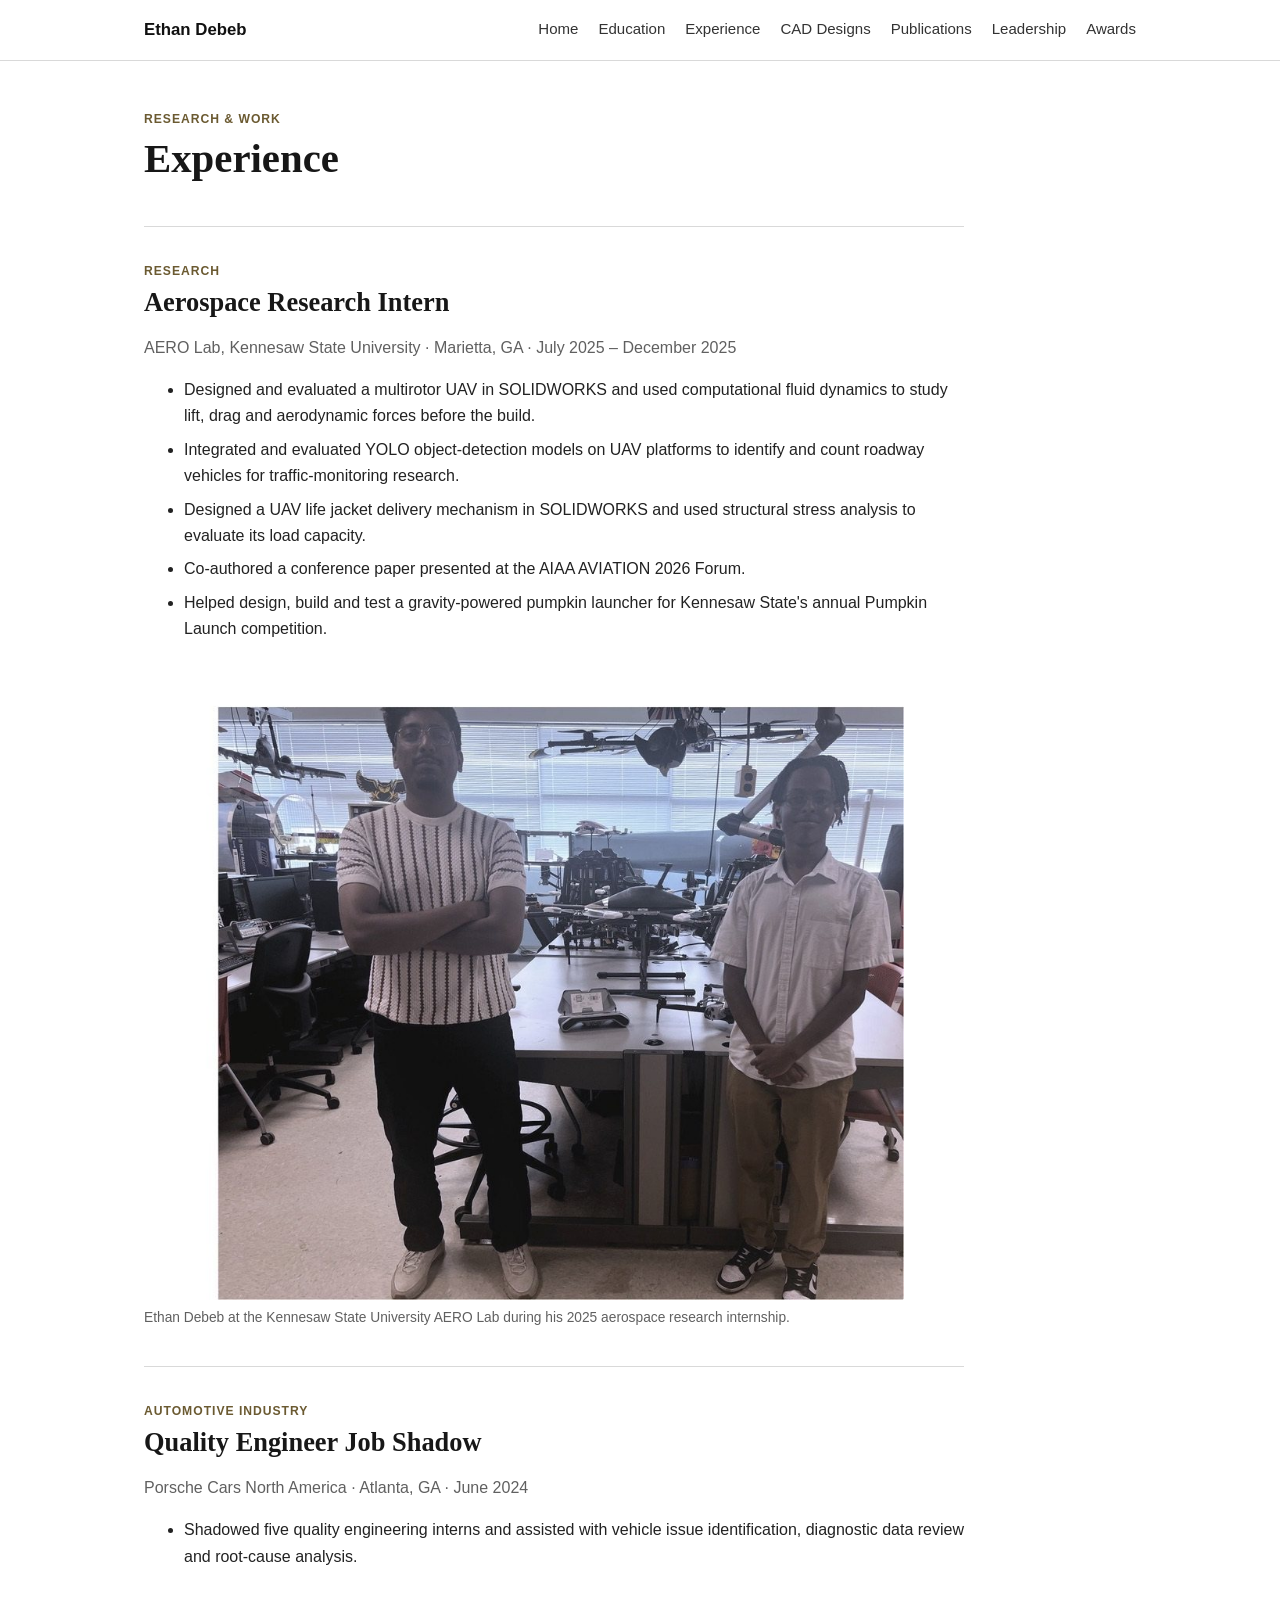
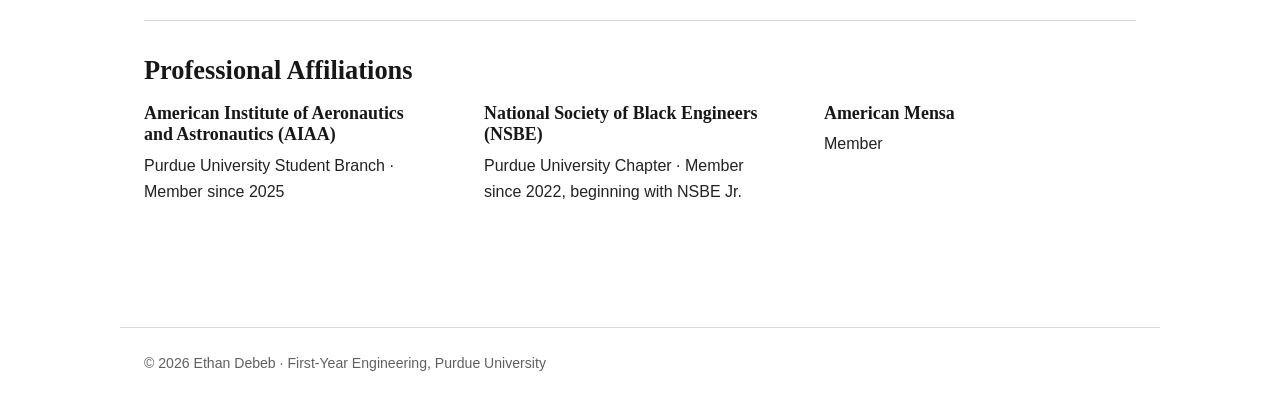
==== commit 41c28919: "Add files via upload" ====
--- a/affiliations.html
+++ b/affiliations.html
@@ -1,65 +1 @@
-<!DOCTYPE html>
-<html lang="en">
-<head>
-<meta charset="UTF-8">
-<title>Affiliations — Ethan Debeb</title>
-<meta name="description" content="Ethan Debeb's professional memberships: AIAA, NSBE and American Mensa.">
-<link rel="preconnect" href="https://fonts.googleapis.com">
-<link href="https://fonts.googleapis.com/css2?family=Inter:wght@400;500;600&family=Space+Grotesk:wght@500;600;700&display=swap" rel="stylesheet">
-<link rel="stylesheet" href="styles.css">
-</head>
-<body>
-
-<nav>
-  <div class="nav-inner">
-    <a href="index.html" class="brand">
-      <img src="purdue-wordmark.png" alt="Purdue University">
-      Ethan Debeb
-    </a>
-    <div class="nav-links">
-      <a href="index.html">Home</a>
-      <a href="education.html">Education</a>
-      <a href="experience.html">Experience</a>
-      <a href="cad.html">CAD Designs</a>
-      <a href="publications.html">Publications</a>
-      <a href="leadership.html">Leadership</a>
-      <a href="affiliations.html" class="active">Affiliations</a>
-      <a href="awards.html">Awards</a>
-    </div>
-  </div>
-</nav>
-
-<main>
-<header class="page">
-  <div class="label">Memberships</div>
-  <h1>Professional Affiliations</h1>
-  <p>Memberships in national engineering and professional societies.</p>
-</header>
-
-<section class="first">
-  <div class="grid-3">
-    <div class="card">
-      <div class="label">Member</div>
-      <h3>American Institute of Aeronautics and Astronautics (AIAA)</h3>
-      <div class="where">Purdue University Student Branch</div>
-      <div class="date">Member since 2025</div>
-    </div>
-    <div class="card">
-      <div class="label">Member</div>
-      <h3>National Society of Black Engineers (NSBE)</h3>
-      <div class="where">Purdue University Chapter</div>
-      <div class="date">Member since 2022 (NSBE Jr. in high school)</div>
-    </div>
-    <div class="card">
-      <div class="label">Member</div>
-      <h3>American Mensa</h3>
-      <div class="where">High-IQ society</div>
-    </div>
-  </div>
-</section>
-</main>
-
-<footer>&copy; 2026 Ethan Debeb &middot; First-Year Engineering, Purdue University</footer>
-
-</body>
-</html>
+<!doctype html><html lang="en"><head><meta charset="utf-8"><meta http-equiv="refresh" content="0; url=experience.html#affiliations"><title>Professional Affiliations — Ethan Debeb</title></head><body><p>Professional affiliations have moved to <a href="experience.html#affiliations">Experience</a>.</p></body></html>
